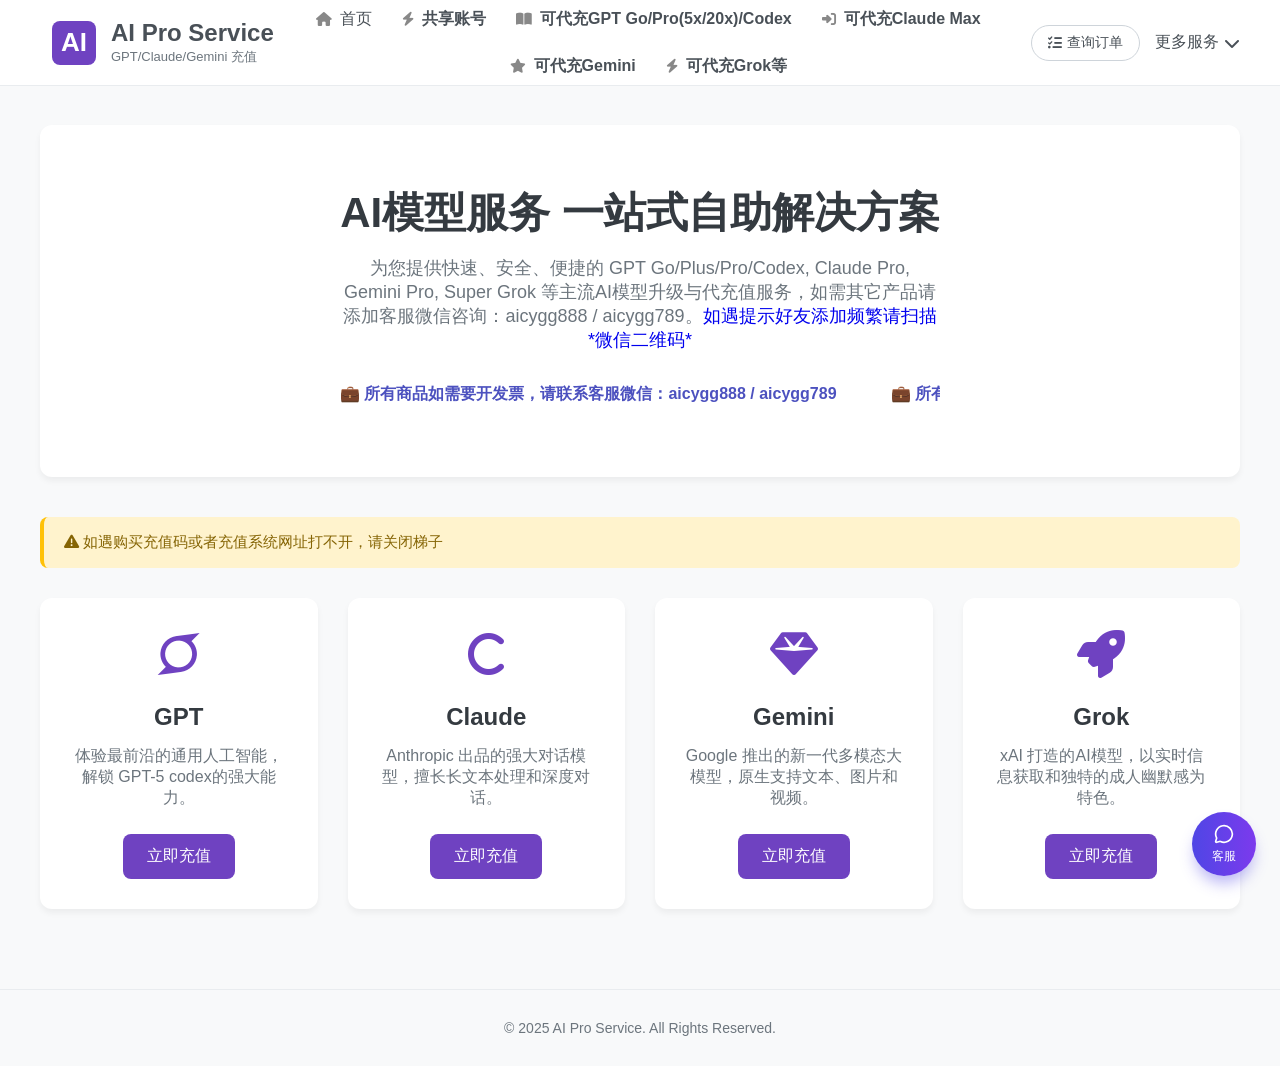
==== index.html @ 3a811335 "feat(navbar): Change navigation background to solid white color - Update header background from tran" ====
<!DOCTYPE html>
<html lang="zh-CN">
<head>
    <meta charset="UTF-8">
    <meta name="viewport" content="width=device-width, initial-scale=1.0">
    <title>AI服务代充值服务</title>
    <link rel="stylesheet" href="https://cdnjs.cloudflare.com/ajax/libs/font-awesome/6.5.1/css/all.min.css">
    <style>
        /* 1. CSS 进行了大幅增强 */
        
        /* 基础重置 */
        :root { --header-height: 85px; }
        body, h1, h2, ul, li, p, button { margin: 0; padding: 0; box-sizing: border-box; }
        body { font-family: -apple-system, BlinkMacSystemFont, "Segoe UI", Roboto, "Helvetica Neue", Arial, "Noto Sans", sans-serif; background-color: #f8f9fa; color: #333; padding-top: var(--header-height); }
        .container { max-width: 1200px; margin: 0 auto; padding: 0 20px; }
        a { text-decoration: none; }

        /* --- 响应式导航栏核心样式 (新增/修改) --- */
        .main-header {
            background-color: #ffffff;
            border-bottom: 1px solid #e9ecef;
            position: fixed;
            top: 0;
            left: 0;
            width: 100%;
            height: var(--header-height);
            z-index: 1000;
            transition: box-shadow 0.3s ease;
        }

        .header-container { display: flex; align-items: center; justify-content: space-between; height: 100%; }
        .logo-container { display: flex; align-items: center; flex-shrink: 0; padding: 10px 12px; border-radius: 6px; transition: all 0.3s ease; }
        .logo-container:hover { background-color: rgba(111, 66, 193, 0.1); }
        .logo { display: flex; align-items: center; justify-content: center; width: 44px; height: 44px; background-color: #6f42c1; color: #fff; font-size: 26px; font-weight: bold; border-radius: 8px; margin-right: 15px; }
        .logo-text h1 { font-size: 24px; color: #495057; font-weight: 600; }
        .logo-text .subtitle { font-size: 13px; color: #6c757d; }

        /* 桌面导航容器 */
        .desktop-nav { display: flex; align-items: center; justify-content: center; flex-grow: 1; }
        .main-nav ul { list-style: none; display: flex; align-items: center; flex-wrap: wrap; justify-content: center; gap: 6px; }
        .main-nav ul li a { color: #495057; font-size: 16px; display: flex; align-items: center; gap: 8px; padding: 10px 12px; white-space: nowrap; transition: all 0.3s ease; border-radius: 6px; }
        .main-nav ul li a:hover { color: #6f42c1; background-color: rgba(111, 66, 193, 0.1); }
        .main-nav ul li a i { color: #888; font-size: 14px; }

        /* 导航高亮样式 */
        .nav-highlight {
            color: #495057;
            font-weight: 600;
        }
        .nav-highlight i {
            color: #888;
        }
        .nav-highlight:hover {
            background-color: rgba(111, 66, 193, 0.1);
        }

        @keyframes glow {
            0%, 100% {
                box-shadow: 0 4px 15px rgba(102, 126, 234, 0.4);
            }
            50% {
                box-shadow: 0 6px 20px rgba(102, 126, 234, 0.6);
            }
        }

        /* “更多”下拉菜单 */
        .nav-more-item { position: relative; }
        .nav-more-list { display: none; position: absolute; top: 100%; right: 0; background-color: #fff; list-style: none; padding: 8px; min-width: 150px; border-radius: 8px; box-shadow: 0 8px 24px rgba(0,0,0,0.1); }
        .nav-more-item:hover .nav-more-list { display: block; }

        .user-actions { display: flex; align-items: center; gap: 15px; flex-shrink: 0; margin-left: 20px; }
        .query-btn { background-color: #fff; color: #495057; border: 1px solid #ced4da; padding: 8px 16px; border-radius: 20px; cursor: pointer; font-size: 14px; white-space: nowrap; transition: all 0.3s ease; display: flex; align-items: center; gap: 5px; }
        .query-btn:hover { background-color: #f8f9fa; border-color: #adb5bd; }

        /* 更多服务下拉菜单 */
        .more-services { position: relative; }
        .more-services-btn { font-size: 16px; color: #495057; cursor: pointer; display: flex; align-items: center; gap: 5px; }
        .dropdown-content { display: none; position: absolute; right: 0; top: 150%; background-color: #fff; min-width: 260px; box-shadow: 0 8px 16px 0 rgba(0,0,0,0.1); padding: 20px; border-radius: 8px; z-index: 1; text-align: center; }
        .more-services:hover .dropdown-content { display: block; }
        .dropdown-content p { color: #333; font-size: 15px; margin-bottom: 10px;}
        .dropdown-content .wechat-id { font-weight: bold; color: #6f42c1; }
        .dropdown-content img { width: 150px; height: 150px; margin-top: 10px; }

        /* 移动端菜单 */
        .mobile-nav-toggle { display: none; background: none; border: none; font-size: 24px; color: #333; cursor: pointer; }
        .mobile-nav-menu { display: none; position: absolute; top: var(--header-height); left: 0; width: 100%; background-color: #fff; flex-direction: column; padding: 20px 0; box-shadow: 0 4px 6px rgba(0,0,0,0.1); }
        .mobile-nav-menu.active { display: flex; }
        .mobile-nav-menu ul { list-style: none; display: flex; flex-direction: column; width: 100%; text-align: center; }
        .mobile-nav-menu a { color: #495057; display: block; padding: 15px 0; font-size: 18px; }
        .mobile-nav-menu .user-actions-mobile { border-top: 1px solid #f1f3f5; margin-top: 15px; padding-top: 15px; display: flex; flex-direction: column; align-items: center; gap: 15px; }
        
        /* 响应式断点 */
        @media (max-width: 1024px) {
            .desktop-nav { display: none; }
            .mobile-nav-toggle { display: block; }
        }

        /* --- 页面其余部分 (样式不变) --- */
        .main-content { padding: 40px 0; }
        .welcome-section { text-align: center; padding: 60px 20px; background-color: #fff; border-radius: 12px; margin-bottom: 40px; box-shadow: 0 4px 6px rgba(0,0,0,0.05); }
        .welcome-section h1 { font-size: 42px; color: #343a40; margin-bottom: 15px; }
        .welcome-section p { font-size: 18px; color: #6c757d; max-width: 600px; margin: 0 auto; }
        .services-grid { display: grid; grid-template-columns: repeat(auto-fit, minmax(250px, 1fr)); gap: 30px; }
        .service-card { background-color: #fff; border-radius: 12px; padding: 30px; text-align: center; box-shadow: 0 4px 6px rgba(0,0,0,0.05); transition: transform 0.3s ease, box-shadow 0.3s ease; }
        .service-card:hover { transform: translateY(-5px); box-shadow: 0 8px 15px rgba(0,0,0,0.08); }
        .service-card .icon { font-size: 48px; color: #6f42c1; margin-bottom: 20px; }
        .service-card h2 { font-size: 24px; color: #343a40; margin-bottom: 15px; }
        .service-card p { color: #6c757d; margin-bottom: 25px; min-height: 40px; }
        .btn { display: inline-block; background-color: #6f42c1; color: #fff; padding: 12px 24px; border-radius: 8px; text-decoration: none; font-weight: 500; transition: background-color 0.3s ease; }
        .btn:hover { background-color: #59369a; }
        .main-footer { text-align: center; padding: 30px 0; margin-top: 40px; border-top: 1px solid #e9ecef; color: #6c757d; font-size: 14px; }
    </style>
</head>
<body>

    <!-- 2. HTML 结构已重组 -->
    <header class="main-header">
        <div class="container header-container">
            <a href="index.html" class="logo-container">
                <div class="logo">AI</div>
                <div class="logo-text">
                    <h1>AI Pro Service</h1>
                    <span class="subtitle">GPT/Claude/Gemini 充值</span>
                </div>
            </a>

            <!-- 桌面导航 (JS会控制) -->
            <div class="desktop-nav">
                <nav class="main-nav">
                    <ul>
                        <!-- 使用了您提供的最新文本 -->
                        <li><a href="index.html"><i class="fa-solid fa-house"></i> 首页</a></li>
                        <li><a href="https://littlemagic8.github.io/buychat/" class="nav-highlight"><i class="fa-solid fa-bolt"></i> 共享账号</a></li>
                        <li><a href="purchase-gpt.html" class="nav-highlight"><i class="fa-solid fa-book-open"></i> 可代充GPT Go/Pro(5x/20x)/Codex</a></li>
                        <li><a href="purchase-claude.html" class="nav-highlight"><i class="fa-solid fa-right-to-bracket"></i> 可代充Claude Max</a></li>
                        <li><a href="purchase-gemini.html" class="nav-highlight"><i class="fa-solid fa-star"></i> 可代充Gemini</a></li>
                        <li><a href="purchase-grok.html" class="nav-highlight"><i class="fa-solid fa-bolt"></i> 可代充Grok等</a></li>
                        <!-- “更多”下拉菜单的占位符 -->
                        <li class="nav-more-item" style="display: none;">
                            <a href="#">更多 <i class="fa-solid fa-chevron-down"></i></a>
                            <ul class="nav-more-list"></ul>
                        </li>
                    </ul>
                </nav>
                <div class="user-actions">
                    <a href="https://fe.dtyuedan.cn/order" target="_blank" class="query-btn"><i class="fa-solid fa-list-check"></i> 查询订单</a>
                    <div class="more-services">
                        <div class="more-services-btn">
                            <span>更多服务</span> <i class="fa-solid fa-chevron-down"></i>
                        </div>
                        <div class="dropdown-content">
                            <p>其它主流/非主流AI服务均可代充，<br>需要请联系微信：<span class="wechat-id">aicygg888</span> / <span class="wechat-id">aicygg789</span></p>
                            <img src="https://picx.zhimg.com/80/v2-46f7cfd62d1e94381388ab08b0fea3af_720w.png" alt="微信二维码">
                        </div>
                    </div>
                </div>
            </div>

            <!-- 移动端汉堡菜单按钮 -->
            <button class="mobile-nav-toggle" aria-label="Toggle navigation">
                <i class="fa-solid fa-bars"></i>
            </button>
            
            <!-- 移动端展开的菜单 (JS会填充) -->
            <div class="mobile-nav-menu"></div>
        </div>
    </header>

    <!-- 您的页面主体内容 (保持不变) -->
    <main class="main-content container">
        <section class="welcome-section">
            <h1>AI模型服务 一站式自助解决方案</h1>
            <p>为您提供快速、安全、便捷的 GPT Go/Plus/Pro/Codex, Claude Pro, Gemini Pro, Super Grok 等主流AI模型升级与代充值服务，如需其它产品请添加客服微信咨询：aicygg888 / aicygg789。<a href="https://picx.zhimg.com/80/v2-46f7cfd62d1e94381388ab08b0fea3af_720w.png">如遇提示好友添加频繁请扫描</a>
                <a href="https://picx.zhimg.com/80/v2-46f7cfd62d1e94381388ab08b0fea3af_720w.png">*微信二维码*</a>
            </p>

            <!-- 滚动发票提示 -->
            <div style="margin-top: 20px; overflow: hidden; border-radius: 8px; padding: 12px 0; max-width: 600px; margin-left: auto; margin-right: auto;">
                <div style="display: inline-block; white-space: nowrap; animation: scrollLeft 25s linear infinite; color: #4c51bf; font-size: 16px; font-weight: 600;">
                    <span style="margin-right: 50px;">💼 所有商品如需要开发票，请联系客服微信：aicygg888 / aicygg789</span>
                    <span style="margin-right: 50px;">💼 所有商品如需要开发票，请联系客服微信：aicygg888 / aicygg789</span>
                    <span style="margin-right: 50px;">💼 所有商品如需要开发票，请联系客服微信：aicygg888 / aicygg789</span>
                </div>
            </div>

            <style>
                @keyframes scrollLeft {
                    0% {
                        transform: translateX(0);
                    }
                    100% {
                        transform: translateX(-50%);
                    }
                }
            </style>
        </section>

        <!-- 警告提示 -->
        <div style="background: #fff3cd; border-left: 4px solid #ffc107; padding: 15px 20px; border-radius: 8px; margin-bottom: 30px; color: #856404; font-size: 0.95em; font-weight: 500;">
            <p style="margin: 0;"><i class="fa-solid fa-triangle-exclamation"></i> 如遇购买充值码或者充值系统网址打不开，请关闭梯子</p>
        </div>

        <div class="services-grid">
            <div class="service-card">
                <div class="icon"><i class="fa-brands fa-superpowers"></i></div>
                <h2>GPT</h2>
                <p>体验最前沿的通用人工智能，解锁 GPT-5 codex的强大能力。</p>
                <a href="purchase-gpt.html" class="btn">立即充值</a>
            </div>
            <div class="service-card">
                <div class="icon"><i class="fa-solid fa-c"></i></div>
                <h2>Claude</h2>
                <p>Anthropic 出品的强大对话模型，擅长长文本处理和深度对话。</p>
                <a href="purchase-claude.html" class="btn">立即充值</a>
            </div>
            <div class="service-card">
                <div class="icon"><i class="fa-solid fa-gem"></i></div>
                <h2>Gemini</h2>
                <p>Google 推出的新一代多模态大模型，原生支持文本、图片和视频。</p>
                <a href="purchase-gemini.html" class="btn">立即充值</a>
            </div>
            <div class="service-card">
                <div class="icon"><i class="fa-solid fa-rocket"></i></div>
                <h2>Grok</h2>
                <p>xAI 打造的AI模型，以实时信息获取和独特的成人幽默感为特色。</p>
                <a href="purchase-grok.html" class="btn">立即充值</a>
            </div>
        </div>
    </main>

    <footer class="main-footer">
        <p>&copy; 2025 AI Pro Service. All Rights Reserved.</p>
    </footer>

    <!-- 3. 添加了 JavaScript 动态逻辑 -->
    <script>
        document.addEventListener('DOMContentLoaded', () => {
            const mobileNavToggle = document.querySelector('.mobile-nav-toggle');
            const mobileNavMenu = document.querySelector('.mobile-nav-menu');
            const desktopNav = document.querySelector('.desktop-nav');

            const populateMobileMenu = () => {
                if (!desktopNav || !mobileNavMenu) return;
                const navContent = desktopNav.innerHTML;
                mobileNavMenu.innerHTML = navContent;
                const mobileUserActions = mobileNavMenu.querySelector('.user-actions');
                const mobileNavList = mobileNavMenu.querySelector('.main-nav ul');
                if (mobileUserActions && mobileNavList) {
                    const actionsClone = mobileUserActions.cloneNode(true);
                    actionsClone.classList.add('user-actions-mobile');
                    mobileNavList.appendChild(actionsClone);
                    mobileUserActions.remove();
                }
            };
            
            populateMobileMenu();

            if (mobileNavToggle) {
                mobileNavToggle.addEventListener('click', () => {
                    mobileNavMenu.classList.toggle('active');
                });
            }

            const mainNavList = document.querySelector('.main-nav > ul');
            if (!mainNavList) return;

            const allNavItems = Array.from(mainNavList.querySelectorAll("li:not(.nav-more-item)"));
            const moreItem = document.querySelector('.nav-more-item');
            const moreList = document.querySelector('.nav-more-list');

            function updateDesktopNav() {
                if (!moreItem || !moreList || !desktopNav) return;

                if (window.innerWidth <= 1024) {
                    moreItem.style.display = 'none';
                    return;
                }

                moreList.innerHTML = '';
                allNavItems.forEach(item => mainNavList.insertBefore(item, moreItem));
                moreItem.style.display = 'none';

                let isOverflowing = desktopNav.scrollWidth > desktopNav.clientWidth;

                if (isOverflowing) {
                    moreItem.style.display = 'flex';
                    isOverflowing = desktopNav.scrollWidth > desktopNav.clientWidth;
                }

                let i = allNavItems.length - 1;
                while (isOverflowing && i >= 0) {
                    const itemToMove = allNavItems[i];
                    if (itemToMove.parentNode === mainNavList) {
                        moreList.prepend(itemToMove);
                    }
                    isOverflowing = desktopNav.scrollWidth > desktopNav.clientWidth;
                    i--;
                }
            }

             // --- 核心修改点在这里 ---
             function handleResize() {
                // 1. 运行桌面菜单的折叠逻辑
                updateDesktopNav();

                // 2. 新增：检查并关闭移动菜单
                // 如果窗口宽度大于1024px（即进入桌面视图）
                if (window.innerWidth > 1024) {
                    // 强制移除移动菜单的 'active' 类，使其隐藏
                    mobileNavMenu.classList.remove('active');
                }
            }

            // 初始加载时运行
            handleResize();

            // 监听窗口大小变化
            window.addEventListener('resize', handleResize);

            // updateDesktopNav();
            // window.addEventListener('resize', updateDesktopNav);
        });

        // 显示客服悬浮窗
        function showCustomerService() {
            const modal = document.createElement('div');
            modal.className = 'customer-service-modal active';
            modal.style.cssText = 'display: flex; position: fixed; top: 0; left: 0; right: 0; bottom: 0; background: rgba(0, 0, 0, 0.5); z-index: 10000; align-items: center; justify-content: center; padding: 16px; animation: fadeIn 0.2s ease;';
            modal.innerHTML = `
                <div style="max-width: 320px; width: 100%;">
                    <div style="background: #fff; border-radius: 16px; box-shadow: 0 25px 50px -12px rgba(0, 0, 0, 0.25); width: 100%; padding: 24px; position: relative; animation: zoomIn 0.2s ease;">
                        <div style="display: flex; align-items: center; justify-content: space-between; margin-bottom: 16px;">
                            <h3 style="font-size: 18px; font-weight: 600; color: #1f2937;">联系客服</h3>
                            <button onclick="this.closest('.customer-service-modal').remove(); document.body.style.overflow = '';" style="background: none; border: none; color: #9ca3af; cursor: pointer; padding: 4px; transition: color 0.2s ease;">
                                <svg xmlns="http://www.w3.org/2000/svg" width="20" height="20" viewBox="0 0 24 24" fill="none" stroke="currentColor" stroke-width="2" stroke-linecap="round" stroke-linejoin="round">
                                    <path d="M18 6 6 18"></path>
                                    <path d="m6 6 12 12"></path>
                                </svg>
                            </button>
                        </div>

                        <div style="display: flex; flex-direction: column; gap: 16px;">
                            <!-- 服务说明卡片 -->
                            <div style="background: linear-gradient(to right, #eff6ff, #faf5ff); border-radius: 12px; padding: 16px; border: 1px solid #dbeafe;">
                                <div style="display: flex; align-items: center; gap: 8px; margin-bottom: 12px;">
                                    <div style="width: 24px; height: 24px; background: linear-gradient(to right, #3b82f6, #9333ea); border-radius: 50%; display: flex; align-items: center; justify-content: center;">
                                        <svg xmlns="http://www.w3.org/2000/svg" width="12" height="12" viewBox="0 0 24 24" fill="none" stroke="currentColor" stroke-width="2" stroke-linecap="round" stroke-linejoin="round" style="color: #fff;">
                                            <path d="M11.017 2.814a1 1 0 0 1 1.966 0l1.051 5.558a2 2 0 0 0 1.594 1.594l5.558 1.051a1 1 0 0 1 0 1.966l-5.558 1.051a2 2 0 0 0-1.594 1.594l-1.051 5.558a1 1 0 0 1-1.966 0l-1.051-5.558a2 2 0 0 0-1.594-1.594l-5.558-1.051a1 1 0 0 1 0-1.966l5.558-1.051a2 2 0 0 0 1.594-1.594z"></path>
                                            <path d="M20 2v4"></path>
                                            <path d="M22 4h-4"></path>
                                            <circle cx="4" cy="20" r="2"></circle>
                                        </svg>
                                    </div>
                                    <h4 style="font-size: 14px; font-weight: 700; color: #111827;">AI 工具充值服务</h4>
                                </div>
                                <p style="font-size: 12px; color: #4b5563; margin-bottom: 12px;">支持充值多种 AI 工具，让您畅享智能体验：</p>
                                <div style="display: grid; grid-template-columns: repeat(2, 1fr); gap: 8px; font-size: 12px;">
                                    <div style="display: flex; align-items: center; gap: 4px;">
                                        <div style="width: 6px; height: 6px; background: #22c55e; border-radius: 50%;"></div>
                                        <span style="color: #374151;">ChatGPT Pro</span>
                                    </div>
                                    <div style="display: flex; align-items: center; gap: 4px;">
                                        <div style="width: 6px; height: 6px; background: #3b82f6; border-radius: 50%;"></div>
                                        <span style="color: #374151;">Cursor</span>
                                    </div>
                                    <div style="display: flex; align-items: center; gap: 4px;">
                                        <div style="width: 6px; height: 6px; background: #f59e0b; border-radius: 50%;"></div>
                                        <span style="color: #374151;">Claude Max</span>
                                    </div>
                                    <div style="display: flex; align-items: center; gap: 4px;">
                                        <div style="width: 6px; height: 6px; background: #ec4899; border-radius: 50%;"></div>
                                        <span style="color: #374151;">Gemini Pro</span>
                                    </div>
                                    <div style="display: flex; align-items: center; gap: 4px;">
                                        <div style="width: 6px; height: 6px; background: #8b5cf6; border-radius: 50%;"></div>
                                        <span style="color: #374151;">Grok</span>
                                    </div>
                                    <div style="display: flex; align-items: center; gap: 4px;">
                                        <div style="width: 6px; height: 6px; background: #14b8a6; border-radius: 50%;"></div>
                                        <span style="color: #374151;">更多服务</span>
                                    </div>
                                </div>
                            </div>

                            <!-- 微信二维码 -->
                            <div style="text-align: center;">
                                <img src="https://picx.zhimg.com/80/v2-46f7cfd62d1e94381388ab08b0fea3af_720w.png" alt="微信二维码" style="width: 200px; height: 200px; border-radius: 12px; border: 1px solid #e5e7eb; margin: 0 auto 12px; display: block;">
                                <div style="background: #f3f4f6; border-radius: 8px; padding: 12px; margin-bottom: 8px;">
                                    <p style="color: #374151; font-size: 14px; font-weight: 600; margin: 0;">微信号：<span style="color: #4f46e5;">aicygg888</span> / <span style="color: #4f46e5;">aicygg789</span></p>
                                </div>
                                <p style="color: #6b7280; font-size: 12px; margin: 0;">工作时间：9:00 - 22:00</p>
                            </div>
                        </div>
                    </div>
                </div>
            `;
            document.body.appendChild(modal);
            document.body.style.overflow = 'hidden';

            // 点击背景关闭
            modal.addEventListener('click', (e) => {
                if (e.target === modal) {
                    modal.remove();
                    document.body.style.overflow = '';
                }
            });
        }
    </script>

    <!-- 悬浮客服按钮 -->
    <div style="position: fixed; bottom: 24px; right: 24px; z-index: 1000;">
        <div style="position: relative;">
            <button onclick="showCustomerService()" style="width: 64px; height: 64px; background: linear-gradient(to right, #4f46e5, #7c3aed); border-radius: 50%; box-shadow: 0 10px 15px -3px rgba(79, 70, 229, 0.4); cursor: pointer; border: none; display: flex; flex-direction: column; align-items: center; justify-content: center; transition: all 0.2s ease; position: relative; overflow: hidden;">
                <div style="position: absolute; inset: 0; background: linear-gradient(to right, #818cf8, #a78bfa); opacity: 0; transition: opacity 0.3s ease;" class="hover-bg"></div>
                <div style="position: relative; z-index: 10; display: flex; flex-direction: column; align-items: center;">
                    <svg xmlns="http://www.w3.org/2000/svg" width="20" height="20" viewBox="0 0 24 24" fill="none" stroke="currentColor" stroke-width="2" stroke-linecap="round" stroke-linejoin="round" style="color: #fff; margin-bottom: 4px;">
                        <path d="M2.992 16.342a2 2 0 0 1 .094 1.167l-1.065 3.29a1 1 0 0 0 1.236 1.168l3.413-.998a2 2 0 0 1 1.099.092 10 10 0 1 0-4.777-4.719"></path>
                    </svg>
                    <span style="color: #fff; font-size: 12px; font-weight: 500;">客服</span>
                </div>
            </button>
        </div>
    </div>

    <style>
        @keyframes fadeIn {
            from { opacity: 0; }
            to { opacity: 1; }
        }

        @keyframes zoomIn {
            from {
                opacity: 0;
                transform: scale(0.95);
            }
            to {
                opacity: 1;
                transform: scale(1);
            }
        }

        button:hover .hover-bg {
            opacity: 1 !important;
        }

        button:hover {
            transform: scale(1.1);
            box-shadow: 0 10px 15px -3px rgba(79, 70, 229, 0.6) !important;
        }
    </style>
</body>
</html>
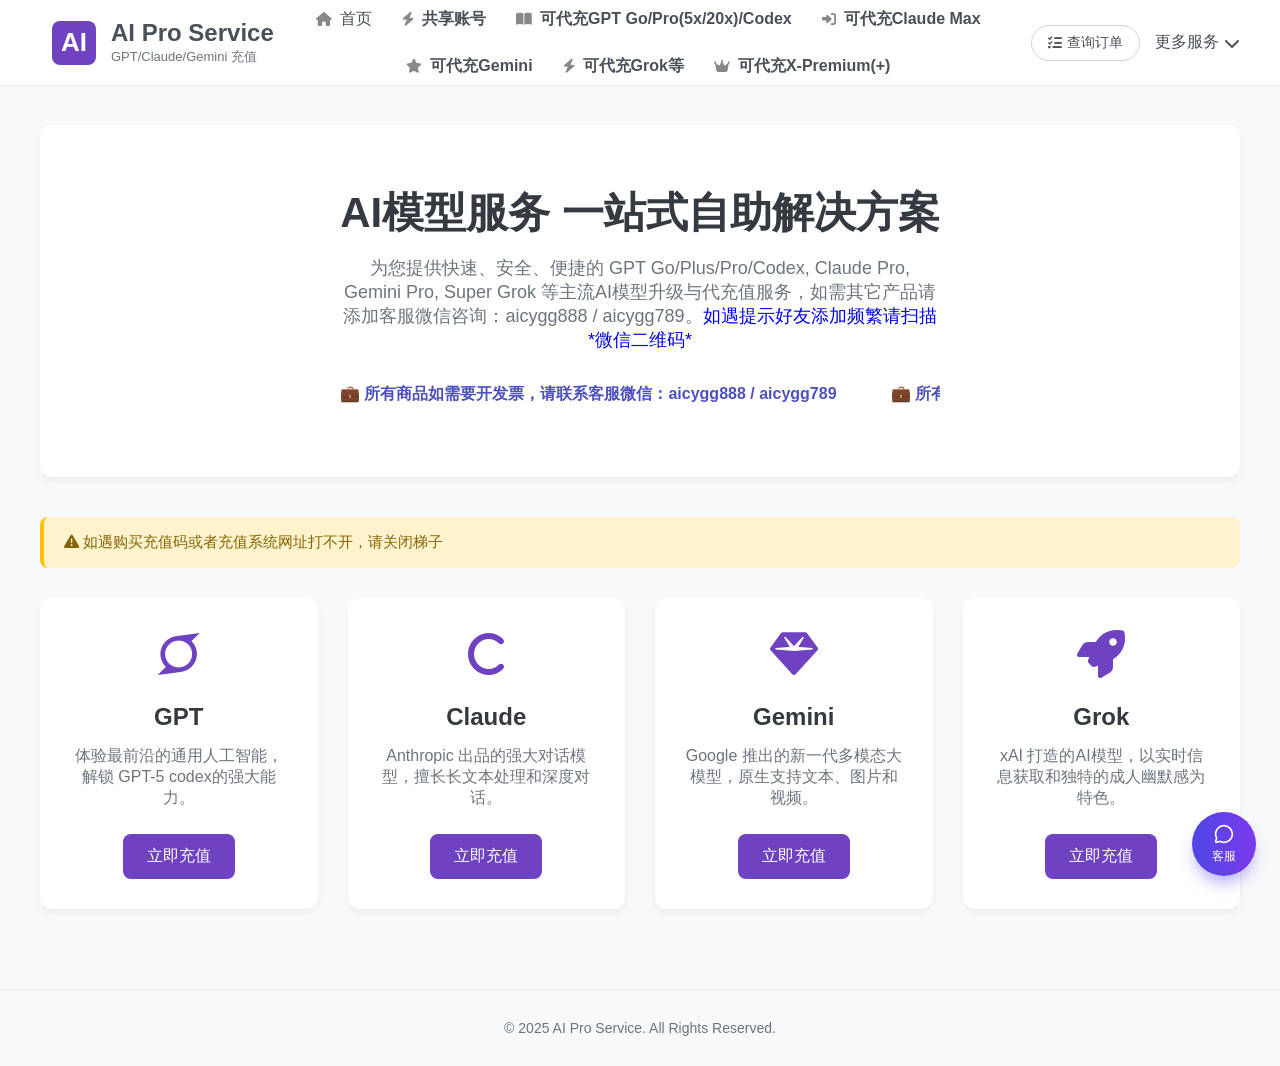
==== commit 792a3f03: "问题描述：修改为英文字符 修改方法： 影响范围： 文档名： 修改人：aicygg888" ====
--- a/index.html
+++ b/index.html
@@ -63,7 +63,7 @@
             }
         }
 
-        /* “更多”下拉菜单 */
+        /* “更多"下拉菜单 */
         .nav-more-item { position: relative; }
         .nav-more-list { display: none; position: absolute; top: 100%; right: 0; background-color: #fff; list-style: none; padding: 8px; min-width: 150px; border-radius: 8px; box-shadow: 0 8px 24px rgba(0,0,0,0.1); }
         .nav-more-item:hover .nav-more-list { display: block; }
@@ -135,7 +135,8 @@
                         <li><a href="purchase-claude.html" class="nav-highlight"><i class="fa-solid fa-right-to-bracket"></i> 可代充Claude Max</a></li>
                         <li><a href="purchase-gemini.html" class="nav-highlight"><i class="fa-solid fa-star"></i> 可代充Gemini</a></li>
                         <li><a href="purchase-grok.html" class="nav-highlight"><i class="fa-solid fa-bolt"></i> 可代充Grok等</a></li>
-                        <!-- “更多”下拉菜单的占位符 -->
+                        <li><a href="purchase-premium.html" class="nav-highlight"><i class="fa-solid fa-crown"></i> 可代充X-Premium(+)</a></li>
+                        <!-- “更多"下拉菜单的占位符 -->
                         <li class="nav-more-item" style="display: none;">
                             <a href="#">更多 <i class="fa-solid fa-chevron-down"></i></a>
                             <ul class="nav-more-list"></ul>
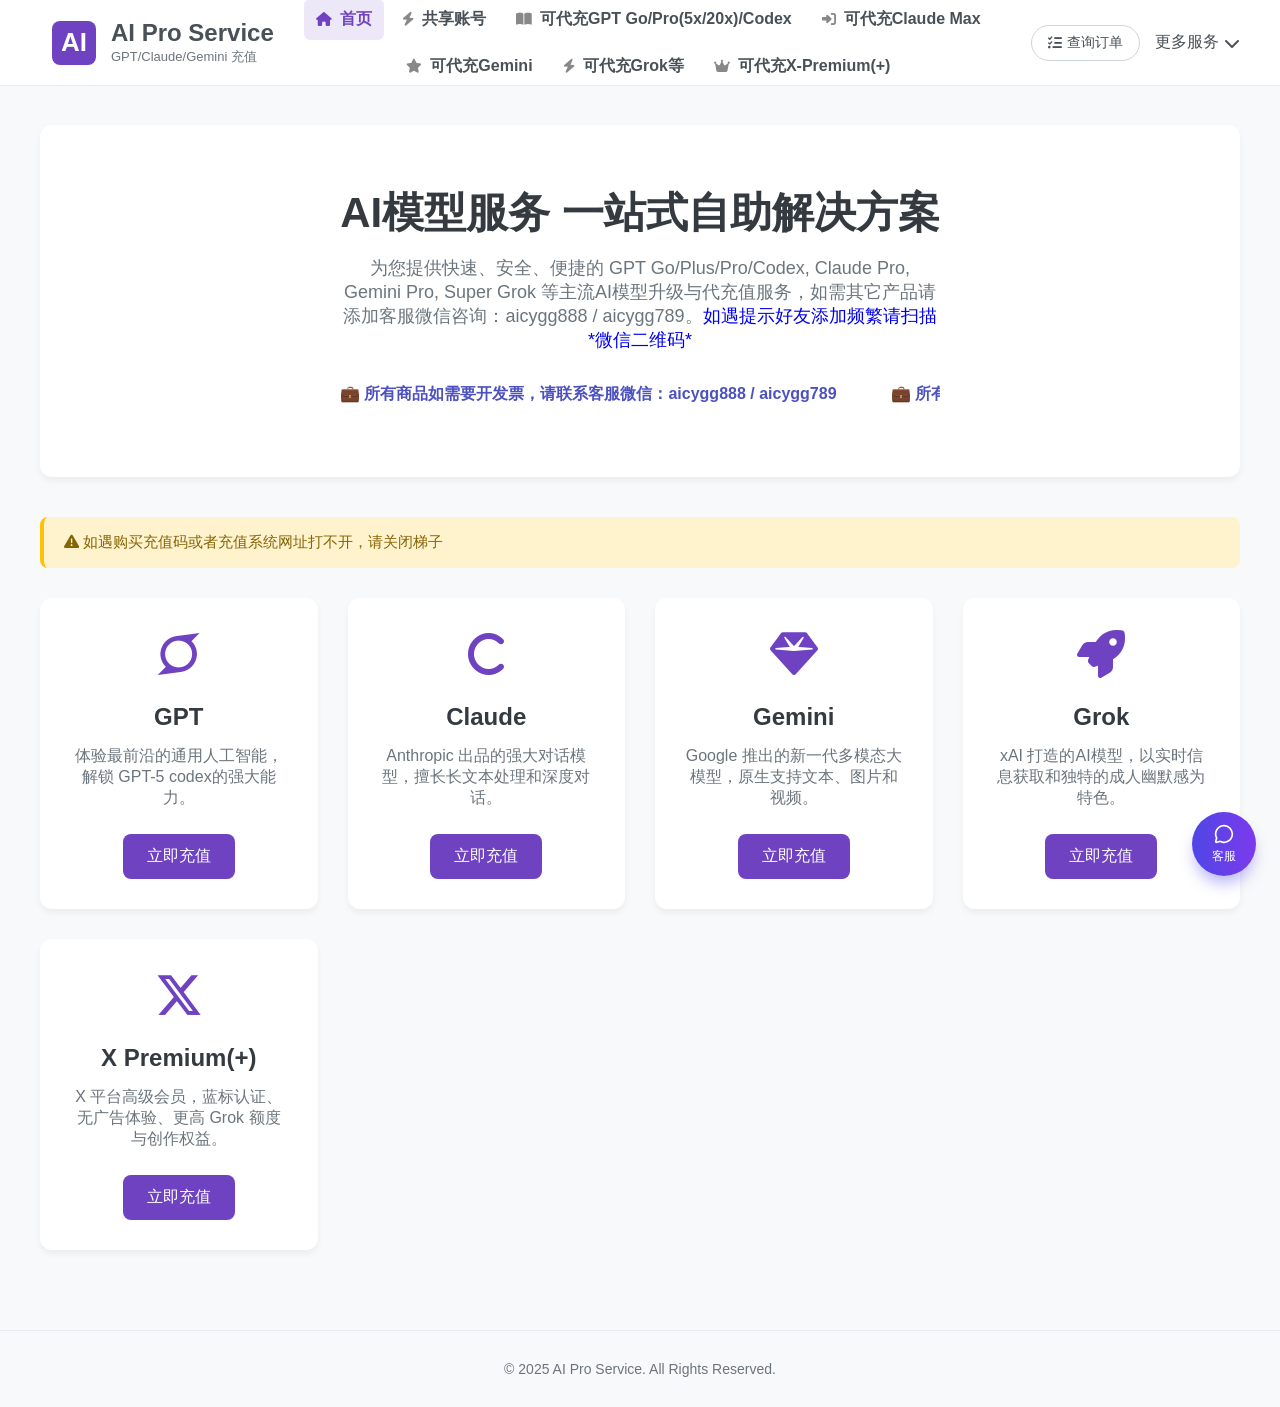
==== commit d8d508a3: "问题描述：X Premium(+) 充值套餐说明 修改方法： 影响范围： 文档名： 修改人：aicygg888" ====
--- a/index.html
+++ b/index.html
@@ -5,6 +5,7 @@
     <meta name="viewport" content="width=device-width, initial-scale=1.0">
     <title>AI服务代充值服务</title>
     <link rel="stylesheet" href="https://cdnjs.cloudflare.com/ajax/libs/font-awesome/6.5.1/css/all.min.css">
+    <link rel="stylesheet" href="main-header.css">
     <style>
         /* 1. CSS 进行了大幅增强 */
         
@@ -114,58 +115,7 @@
 <body>
 
     <!-- 2. HTML 结构已重组 -->
-    <header class="main-header">
-        <div class="container header-container">
-            <a href="index.html" class="logo-container">
-                <div class="logo">AI</div>
-                <div class="logo-text">
-                    <h1>AI Pro Service</h1>
-                    <span class="subtitle">GPT/Claude/Gemini 充值</span>
-                </div>
-            </a>
-
-            <!-- 桌面导航 (JS会控制) -->
-            <div class="desktop-nav">
-                <nav class="main-nav">
-                    <ul>
-                        <!-- 使用了您提供的最新文本 -->
-                        <li><a href="index.html"><i class="fa-solid fa-house"></i> 首页</a></li>
-                        <li><a href="https://littlemagic8.github.io/buychat/" class="nav-highlight"><i class="fa-solid fa-bolt"></i> 共享账号</a></li>
-                        <li><a href="purchase-gpt.html" class="nav-highlight"><i class="fa-solid fa-book-open"></i> 可代充GPT Go/Pro(5x/20x)/Codex</a></li>
-                        <li><a href="purchase-claude.html" class="nav-highlight"><i class="fa-solid fa-right-to-bracket"></i> 可代充Claude Max</a></li>
-                        <li><a href="purchase-gemini.html" class="nav-highlight"><i class="fa-solid fa-star"></i> 可代充Gemini</a></li>
-                        <li><a href="purchase-grok.html" class="nav-highlight"><i class="fa-solid fa-bolt"></i> 可代充Grok等</a></li>
-                        <li><a href="purchase-premium.html" class="nav-highlight"><i class="fa-solid fa-crown"></i> 可代充X-Premium(+)</a></li>
-                        <!-- “更多"下拉菜单的占位符 -->
-                        <li class="nav-more-item" style="display: none;">
-                            <a href="#">更多 <i class="fa-solid fa-chevron-down"></i></a>
-                            <ul class="nav-more-list"></ul>
-                        </li>
-                    </ul>
-                </nav>
-                <div class="user-actions">
-                    <a href="https://fe.dtyuedan.cn/order" target="_blank" class="query-btn"><i class="fa-solid fa-list-check"></i> 查询订单</a>
-                    <div class="more-services">
-                        <div class="more-services-btn">
-                            <span>更多服务</span> <i class="fa-solid fa-chevron-down"></i>
-                        </div>
-                        <div class="dropdown-content">
-                            <p>其它主流/非主流AI服务均可代充，<br>需要请联系微信：<span class="wechat-id">aicygg888</span> / <span class="wechat-id">aicygg789</span></p>
-                            <img src="https://picx.zhimg.com/80/v2-46f7cfd62d1e94381388ab08b0fea3af_720w.png" alt="微信二维码">
-                        </div>
-                    </div>
-                </div>
-            </div>
-
-            <!-- 移动端汉堡菜单按钮 -->
-            <button class="mobile-nav-toggle" aria-label="Toggle navigation">
-                <i class="fa-solid fa-bars"></i>
-            </button>
-            
-            <!-- 移动端展开的菜单 (JS会填充) -->
-            <div class="mobile-nav-menu"></div>
-        </div>
-    </header>
+    <div id="main-header-placeholder"></div>
 
     <!-- 您的页面主体内容 (保持不变) -->
     <main class="main-content container">
@@ -226,6 +176,12 @@
                 <p>xAI 打造的AI模型，以实时信息获取和独特的成人幽默感为特色。</p>
                 <a href="purchase-grok.html" class="btn">立即充值</a>
             </div>
+            <div class="service-card">
+                <div class="icon"><i class="fa-brands fa-x-twitter"></i></div>
+                <h2>X Premium(+)</h2>
+                <p>X 平台高级会员，蓝标认证、无广告体验、更高 Grok 额度与创作权益。</p>
+                <a href="purchase-premium.html" class="btn">立即充值</a>
+            </div>
         </div>
     </main>
 
@@ -235,94 +191,7 @@
 
     <!-- 3. 添加了 JavaScript 动态逻辑 -->
     <script>
-        document.addEventListener('DOMContentLoaded', () => {
-            const mobileNavToggle = document.querySelector('.mobile-nav-toggle');
-            const mobileNavMenu = document.querySelector('.mobile-nav-menu');
-            const desktopNav = document.querySelector('.desktop-nav');
-
-            const populateMobileMenu = () => {
-                if (!desktopNav || !mobileNavMenu) return;
-                const navContent = desktopNav.innerHTML;
-                mobileNavMenu.innerHTML = navContent;
-                const mobileUserActions = mobileNavMenu.querySelector('.user-actions');
-                const mobileNavList = mobileNavMenu.querySelector('.main-nav ul');
-                if (mobileUserActions && mobileNavList) {
-                    const actionsClone = mobileUserActions.cloneNode(true);
-                    actionsClone.classList.add('user-actions-mobile');
-                    mobileNavList.appendChild(actionsClone);
-                    mobileUserActions.remove();
-                }
-            };
-            
-            populateMobileMenu();
-
-            if (mobileNavToggle) {
-                mobileNavToggle.addEventListener('click', () => {
-                    mobileNavMenu.classList.toggle('active');
-                });
-            }
-
-            const mainNavList = document.querySelector('.main-nav > ul');
-            if (!mainNavList) return;
-
-            const allNavItems = Array.from(mainNavList.querySelectorAll("li:not(.nav-more-item)"));
-            const moreItem = document.querySelector('.nav-more-item');
-            const moreList = document.querySelector('.nav-more-list');
-
-            function updateDesktopNav() {
-                if (!moreItem || !moreList || !desktopNav) return;
-
-                if (window.innerWidth <= 1024) {
-                    moreItem.style.display = 'none';
-                    return;
-                }
-
-                moreList.innerHTML = '';
-                allNavItems.forEach(item => mainNavList.insertBefore(item, moreItem));
-                moreItem.style.display = 'none';
-
-                let isOverflowing = desktopNav.scrollWidth > desktopNav.clientWidth;
-
-                if (isOverflowing) {
-                    moreItem.style.display = 'flex';
-                    isOverflowing = desktopNav.scrollWidth > desktopNav.clientWidth;
-                }
-
-                let i = allNavItems.length - 1;
-                while (isOverflowing && i >= 0) {
-                    const itemToMove = allNavItems[i];
-                    if (itemToMove.parentNode === mainNavList) {
-                        moreList.prepend(itemToMove);
-                    }
-                    isOverflowing = desktopNav.scrollWidth > desktopNav.clientWidth;
-                    i--;
-                }
-            }
-
-             // --- 核心修改点在这里 ---
-             function handleResize() {
-                // 1. 运行桌面菜单的折叠逻辑
-                updateDesktopNav();
-
-                // 2. 新增：检查并关闭移动菜单
-                // 如果窗口宽度大于1024px（即进入桌面视图）
-                if (window.innerWidth > 1024) {
-                    // 强制移除移动菜单的 'active' 类，使其隐藏
-                    mobileNavMenu.classList.remove('active');
-                }
-            }
-
-            // 初始加载时运行
-            handleResize();
-
-            // 监听窗口大小变化
-            window.addEventListener('resize', handleResize);
-
-            // updateDesktopNav();
-            // window.addEventListener('resize', updateDesktopNav);
-        });
-
-        // 显示客服悬浮窗
+// 显示客服悬浮窗
         function showCustomerService() {
             const modal = document.createElement('div');
             modal.className = 'customer-service-modal active';
@@ -406,7 +275,7 @@
                 }
             });
         }
-    </script>
+</script>
 
     <!-- 悬浮客服按钮 -->
     <div style="position: fixed; bottom: 24px; right: 24px; z-index: 1000;">
@@ -449,5 +318,7 @@
             box-shadow: 0 10px 15px -3px rgba(79, 70, 229, 0.6) !important;
         }
     </style>
+
+    <script src="main-header.js"></script>
 </body>
 </html>
--- a/main-header.css
+++ b/main-header.css
@@ -0,0 +1,311 @@
+/* main-header.css — 全站统一导航栏样式（与 index.html 保持一致） */
+
+:root {
+  --header-height: 85px;
+  --notice-bar-height: 0px;
+}
+
+/* body padding-top 由各页面自行设置：
+   padding-top: calc(var(--header-height) + var(--notice-bar-height)); */
+
+.main-header {
+  background-color: #ffffff;
+  border-bottom: 1px solid #e9ecef;
+  position: fixed;
+  top: var(--notice-bar-height, 0px);
+  left: 0;
+  width: 100%;
+  height: var(--header-height);
+  z-index: 1000;
+  transition: box-shadow 0.3s ease, top 0.2s ease;
+}
+
+.main-header .container,
+.main-header .header-container.container {
+  max-width: 1200px;
+  margin: 0 auto;
+  padding: 0 20px;
+}
+
+.main-header a {
+  text-decoration: none;
+}
+
+.header-container {
+  display: flex;
+  align-items: center;
+  justify-content: space-between;
+  height: 100%;
+  position: relative;
+}
+
+.logo-container {
+  display: flex;
+  align-items: center;
+  flex-shrink: 0;
+  padding: 10px 12px;
+  border-radius: 6px;
+  transition: all 0.3s ease;
+}
+
+.logo-container:hover {
+  background-color: rgba(111, 66, 193, 0.1);
+}
+
+.logo {
+  display: flex;
+  align-items: center;
+  justify-content: center;
+  width: 44px;
+  height: 44px;
+  background-color: #6f42c1;
+  color: #fff;
+  font-size: 26px;
+  font-weight: bold;
+  border-radius: 8px;
+  margin-right: 15px;
+}
+
+.logo-text h1 {
+  margin: 0;
+  font-size: 24px;
+  color: #495057;
+  font-weight: 600;
+}
+
+.logo-text .subtitle {
+  font-size: 13px;
+  color: #6c757d;
+}
+
+/* 桌面导航 */
+.desktop-nav {
+  display: flex;
+  align-items: center;
+  justify-content: center;
+  flex-grow: 1;
+}
+
+.main-nav ul {
+  list-style: none;
+  margin: 0;
+  padding: 0;
+  display: flex;
+  align-items: center;
+  flex-wrap: wrap;
+  justify-content: center;
+  gap: 6px;
+}
+
+.main-nav ul li a {
+  color: #495057;
+  font-size: 16px;
+  display: flex;
+  align-items: center;
+  gap: 8px;
+  padding: 10px 12px;
+  white-space: nowrap;
+  transition: all 0.3s ease;
+  border-radius: 6px;
+}
+
+.main-nav ul li a:hover {
+  color: #6f42c1;
+  background-color: rgba(111, 66, 193, 0.1);
+}
+
+.main-nav ul li a i {
+  color: #888;
+  font-size: 14px;
+}
+
+.main-nav ul li a.nav-active {
+  color: #6f42c1;
+  background-color: rgba(111, 66, 193, 0.12);
+  font-weight: 600;
+}
+
+.main-nav ul li a.nav-active i {
+  color: #6f42c1;
+}
+
+/* 导航高亮 */
+.nav-highlight {
+  color: #495057;
+  font-weight: 600;
+}
+
+.nav-highlight i {
+  color: #888;
+}
+
+.nav-highlight:hover {
+  background-color: rgba(111, 66, 193, 0.1);
+}
+
+/* “更多”下拉 */
+.nav-more-item {
+  position: relative;
+}
+
+.nav-more-list {
+  display: none;
+  position: absolute;
+  top: 100%;
+  right: 0;
+  background-color: #fff;
+  list-style: none;
+  padding: 8px;
+  min-width: 150px;
+  border-radius: 8px;
+  box-shadow: 0 8px 24px rgba(0, 0, 0, 0.1);
+  z-index: 20;
+}
+
+.nav-more-item:hover .nav-more-list {
+  display: block;
+}
+
+/* 用户操作区 */
+.user-actions {
+  display: flex;
+  align-items: center;
+  gap: 15px;
+  flex-shrink: 0;
+  margin-left: 20px;
+}
+
+.query-btn {
+  background-color: #fff;
+  color: #495057;
+  border: 1px solid #ced4da;
+  padding: 8px 16px;
+  border-radius: 20px;
+  cursor: pointer;
+  font-size: 14px;
+  white-space: nowrap;
+  transition: all 0.3s ease;
+  display: flex;
+  align-items: center;
+  gap: 5px;
+}
+
+.query-btn:hover {
+  background-color: #f8f9fa;
+  border-color: #adb5bd;
+}
+
+/* 更多服务 */
+.more-services {
+  position: relative;
+}
+
+.more-services-btn {
+  font-size: 16px;
+  color: #495057;
+  cursor: pointer;
+  display: flex;
+  align-items: center;
+  gap: 5px;
+}
+
+.dropdown-content {
+  display: none;
+  position: absolute;
+  right: 0;
+  top: 150%;
+  background-color: #fff;
+  min-width: 260px;
+  box-shadow: 0 8px 16px 0 rgba(0, 0, 0, 0.1);
+  padding: 20px;
+  border-radius: 8px;
+  z-index: 20;
+  text-align: center;
+}
+
+.more-services:hover .dropdown-content {
+  display: block;
+}
+
+.dropdown-content p {
+  color: #333;
+  font-size: 15px;
+  margin-bottom: 10px;
+}
+
+.dropdown-content .wechat-id {
+  font-weight: bold;
+  color: #6f42c1;
+}
+
+.dropdown-content img {
+  width: 150px;
+  height: 150px;
+  margin-top: 10px;
+}
+
+/* 移动端 */
+.mobile-nav-toggle {
+  display: none;
+  background: none;
+  border: none;
+  font-size: 24px;
+  color: #333;
+  cursor: pointer;
+}
+
+.mobile-nav-menu {
+  display: none;
+  position: absolute;
+  top: var(--header-height);
+  left: 0;
+  width: 100%;
+  background-color: #fff;
+  flex-direction: column;
+  padding: 20px 0;
+  box-shadow: 0 4px 6px rgba(0, 0, 0, 0.1);
+  z-index: 15;
+}
+
+.mobile-nav-menu.active {
+  display: flex;
+}
+
+.mobile-nav-menu ul {
+  list-style: none;
+  margin: 0;
+  padding: 0;
+  display: flex;
+  flex-direction: column;
+  width: 100%;
+  text-align: center;
+}
+
+.mobile-nav-menu a {
+  color: #495057;
+  display: block;
+  padding: 15px 0;
+  font-size: 18px;
+  text-align: center;
+  justify-content: center;
+}
+
+.mobile-nav-menu .user-actions-mobile {
+  border-top: 1px solid #f1f3f5;
+  margin-top: 15px;
+  padding-top: 15px;
+  display: flex;
+  flex-direction: column;
+  align-items: center;
+  gap: 15px;
+}
+
+@media (max-width: 1024px) {
+  .desktop-nav {
+    display: none;
+  }
+
+  .mobile-nav-toggle {
+    display: block;
+  }
+}
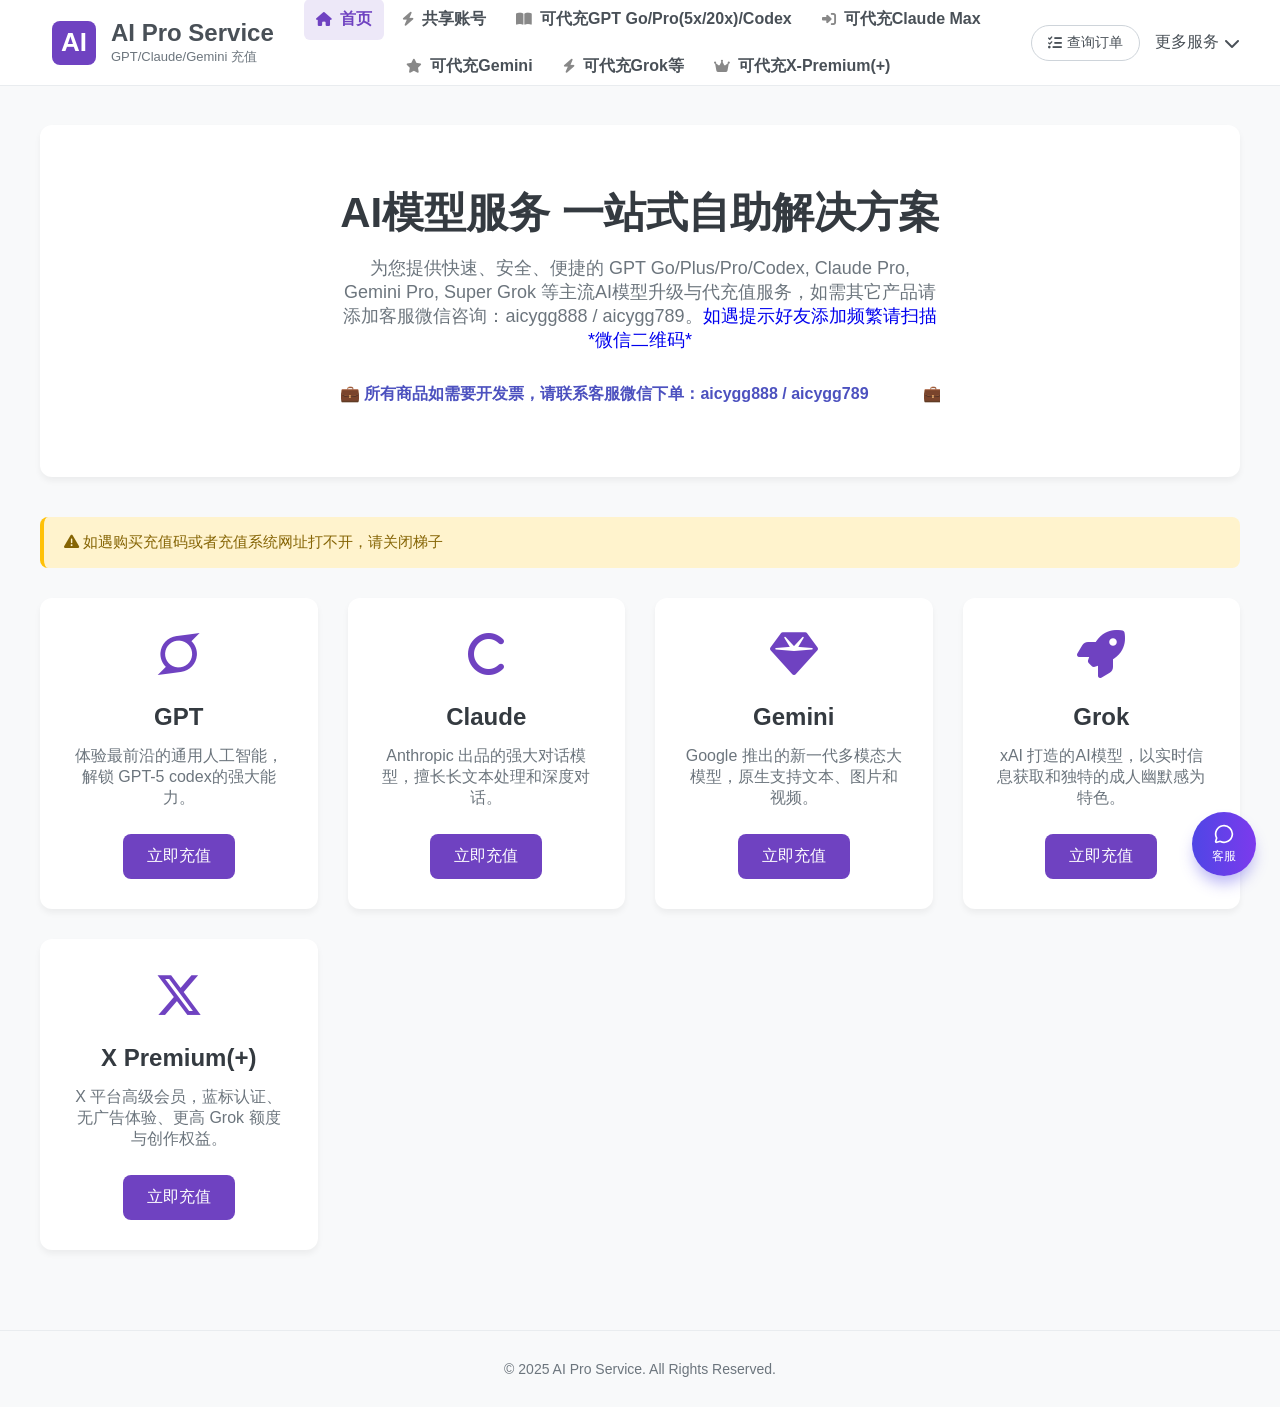
==== commit 1180e241: "feat(index):Improve the invoice request and purchase process" ====
--- a/index.html
+++ b/index.html
@@ -128,9 +128,9 @@
             <!-- 滚动发票提示 -->
             <div style="margin-top: 20px; overflow: hidden; border-radius: 8px; padding: 12px 0; max-width: 600px; margin-left: auto; margin-right: auto;">
                 <div style="display: inline-block; white-space: nowrap; animation: scrollLeft 25s linear infinite; color: #4c51bf; font-size: 16px; font-weight: 600;">
-                    <span style="margin-right: 50px;">💼 所有商品如需要开发票，请联系客服微信：aicygg888 / aicygg789</span>
-                    <span style="margin-right: 50px;">💼 所有商品如需要开发票，请联系客服微信：aicygg888 / aicygg789</span>
-                    <span style="margin-right: 50px;">💼 所有商品如需要开发票，请联系客服微信：aicygg888 / aicygg789</span>
+                    <span style="margin-right: 50px;">💼 所有商品如需要开发票，请联系客服微信下单：aicygg888 / aicygg789</span>
+                    <span style="margin-right: 50px;">💼 所有商品如需要开发票，请联系客服微信下单：aicygg888 / aicygg789</span>
+                    <span style="margin-right: 50px;">💼 所有商品如需要开发票，请联系客服微信下单：aicygg888 / aicygg789</span>
                 </div>
             </div>
 
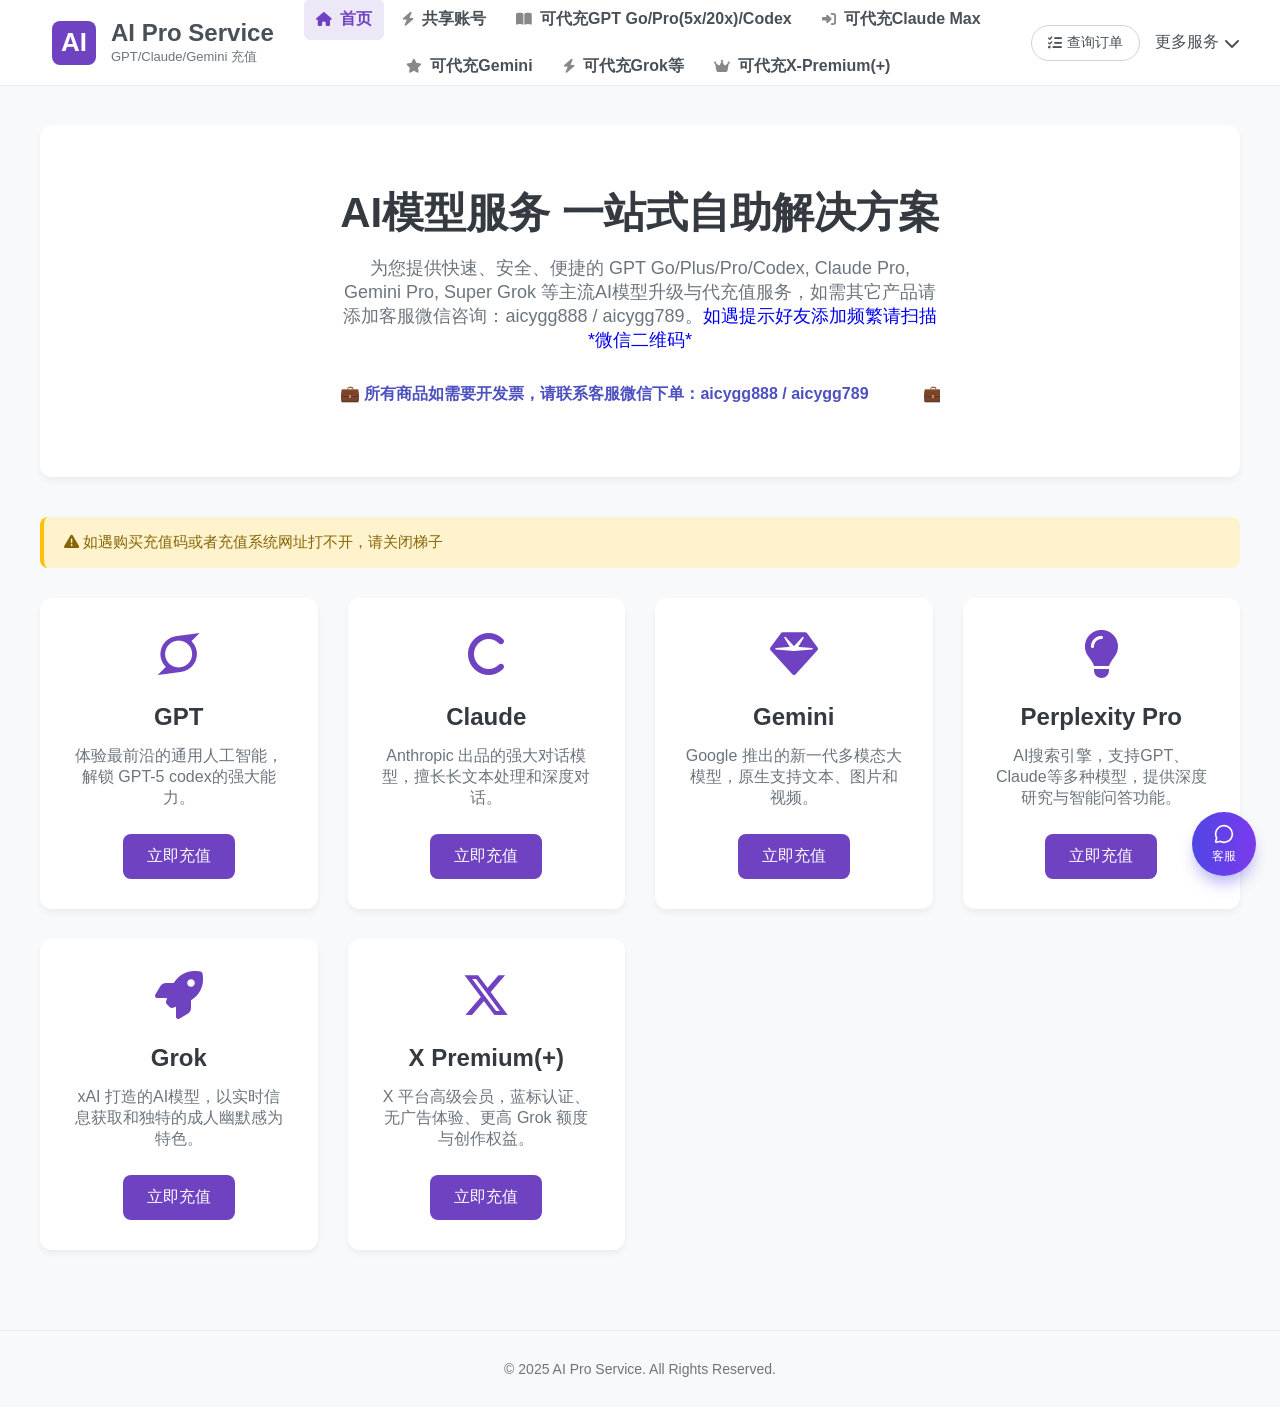
==== commit 72c1ea6e: "feat(perplexity):add perplexity" ====
--- a/index.html
+++ b/index.html
@@ -169,6 +169,12 @@
                 <h2>Gemini</h2>
                 <p>Google 推出的新一代多模态大模型，原生支持文本、图片和视频。</p>
                 <a href="purchase-gemini.html" class="btn">立即充值</a>
+            </div>
+            <div class="service-card">
+                <div class="icon"><i class="fa-solid fa-lightbulb"></i></div>
+                <h2>Perplexity Pro</h2>
+                <p>AI搜索引擎，支持GPT、Claude等多种模型，提供深度研究与智能问答功能。</p>
+                <a href="purchase-perplexity.html" class="btn">立即充值</a>
             </div>
             <div class="service-card">
                 <div class="icon"><i class="fa-solid fa-rocket"></i></div>
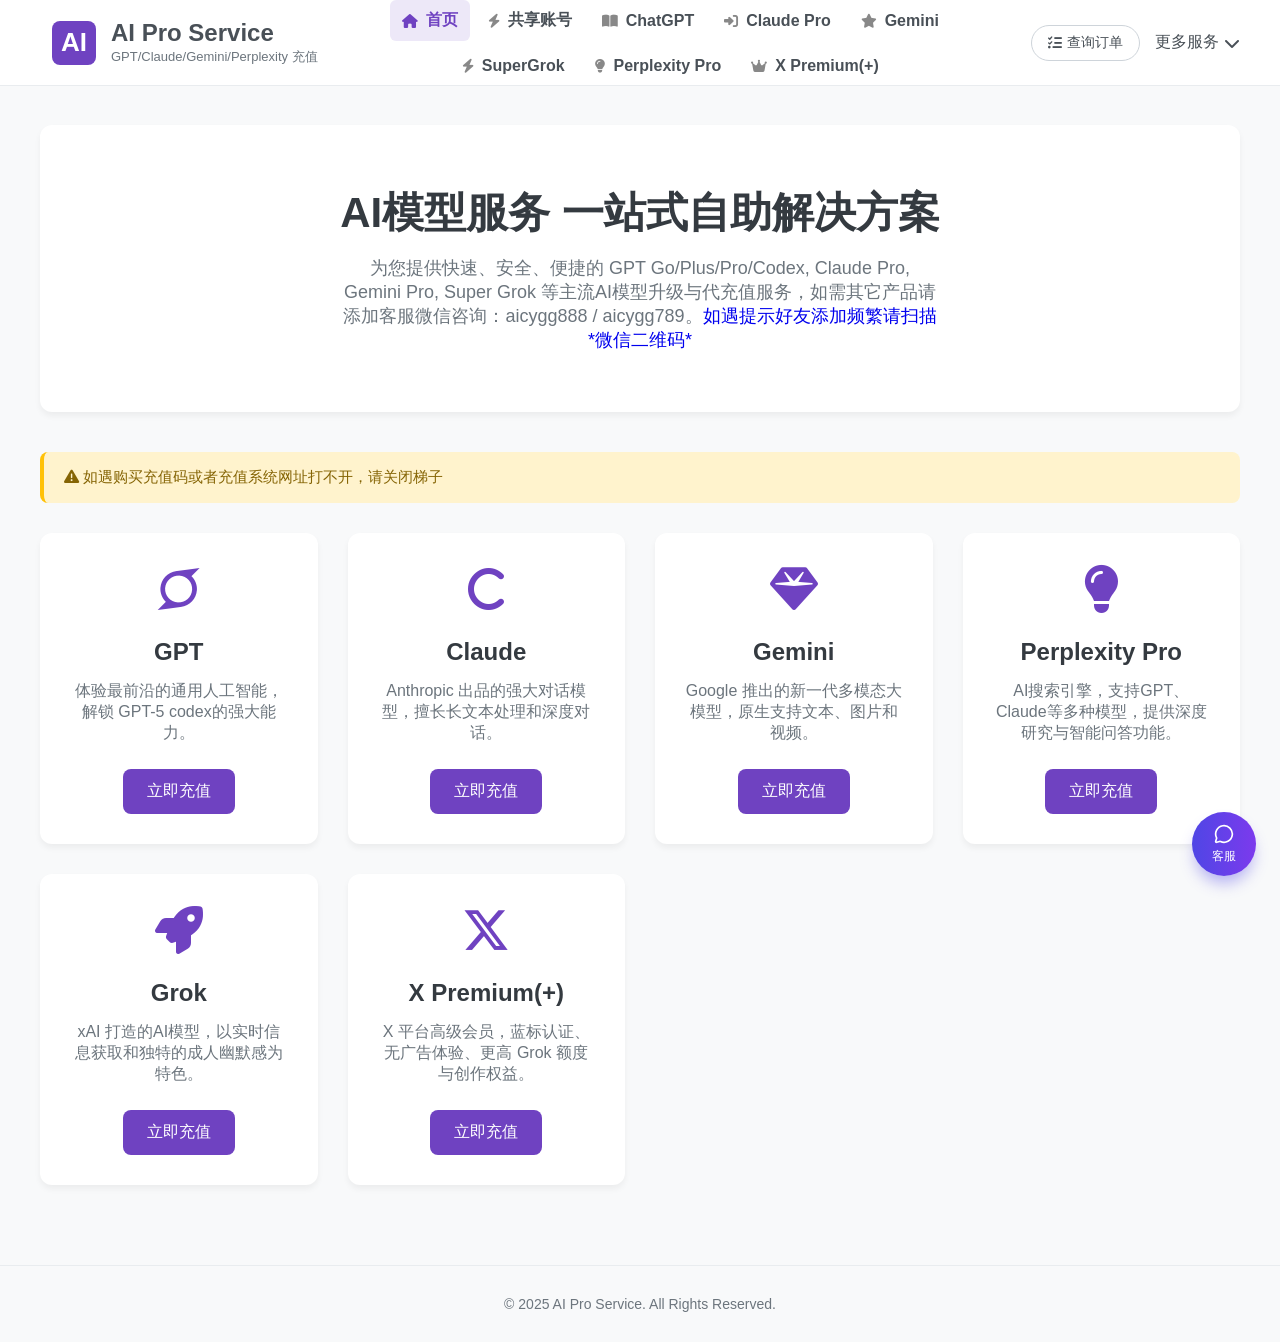
==== commit 8fa930ba: "feat(invoice):Disable invoice notifications" ====
--- a/index.html
+++ b/index.html
@@ -124,15 +124,6 @@
             <p>为您提供快速、安全、便捷的 GPT Go/Plus/Pro/Codex, Claude Pro, Gemini Pro, Super Grok 等主流AI模型升级与代充值服务，如需其它产品请添加客服微信咨询：aicygg888 / aicygg789。<a href="https://picx.zhimg.com/80/v2-46f7cfd62d1e94381388ab08b0fea3af_720w.png">如遇提示好友添加频繁请扫描</a>
                 <a href="https://picx.zhimg.com/80/v2-46f7cfd62d1e94381388ab08b0fea3af_720w.png">*微信二维码*</a>
             </p>
-
-            <!-- 滚动发票提示 -->
-            <div style="margin-top: 20px; overflow: hidden; border-radius: 8px; padding: 12px 0; max-width: 600px; margin-left: auto; margin-right: auto;">
-                <div style="display: inline-block; white-space: nowrap; animation: scrollLeft 25s linear infinite; color: #4c51bf; font-size: 16px; font-weight: 600;">
-                    <span style="margin-right: 50px;">💼 所有商品如需要开发票，请联系客服微信下单：aicygg888 / aicygg789</span>
-                    <span style="margin-right: 50px;">💼 所有商品如需要开发票，请联系客服微信下单：aicygg888 / aicygg789</span>
-                    <span style="margin-right: 50px;">💼 所有商品如需要开发票，请联系客服微信下单：aicygg888 / aicygg789</span>
-                </div>
-            </div>
 
             <style>
                 @keyframes scrollLeft {
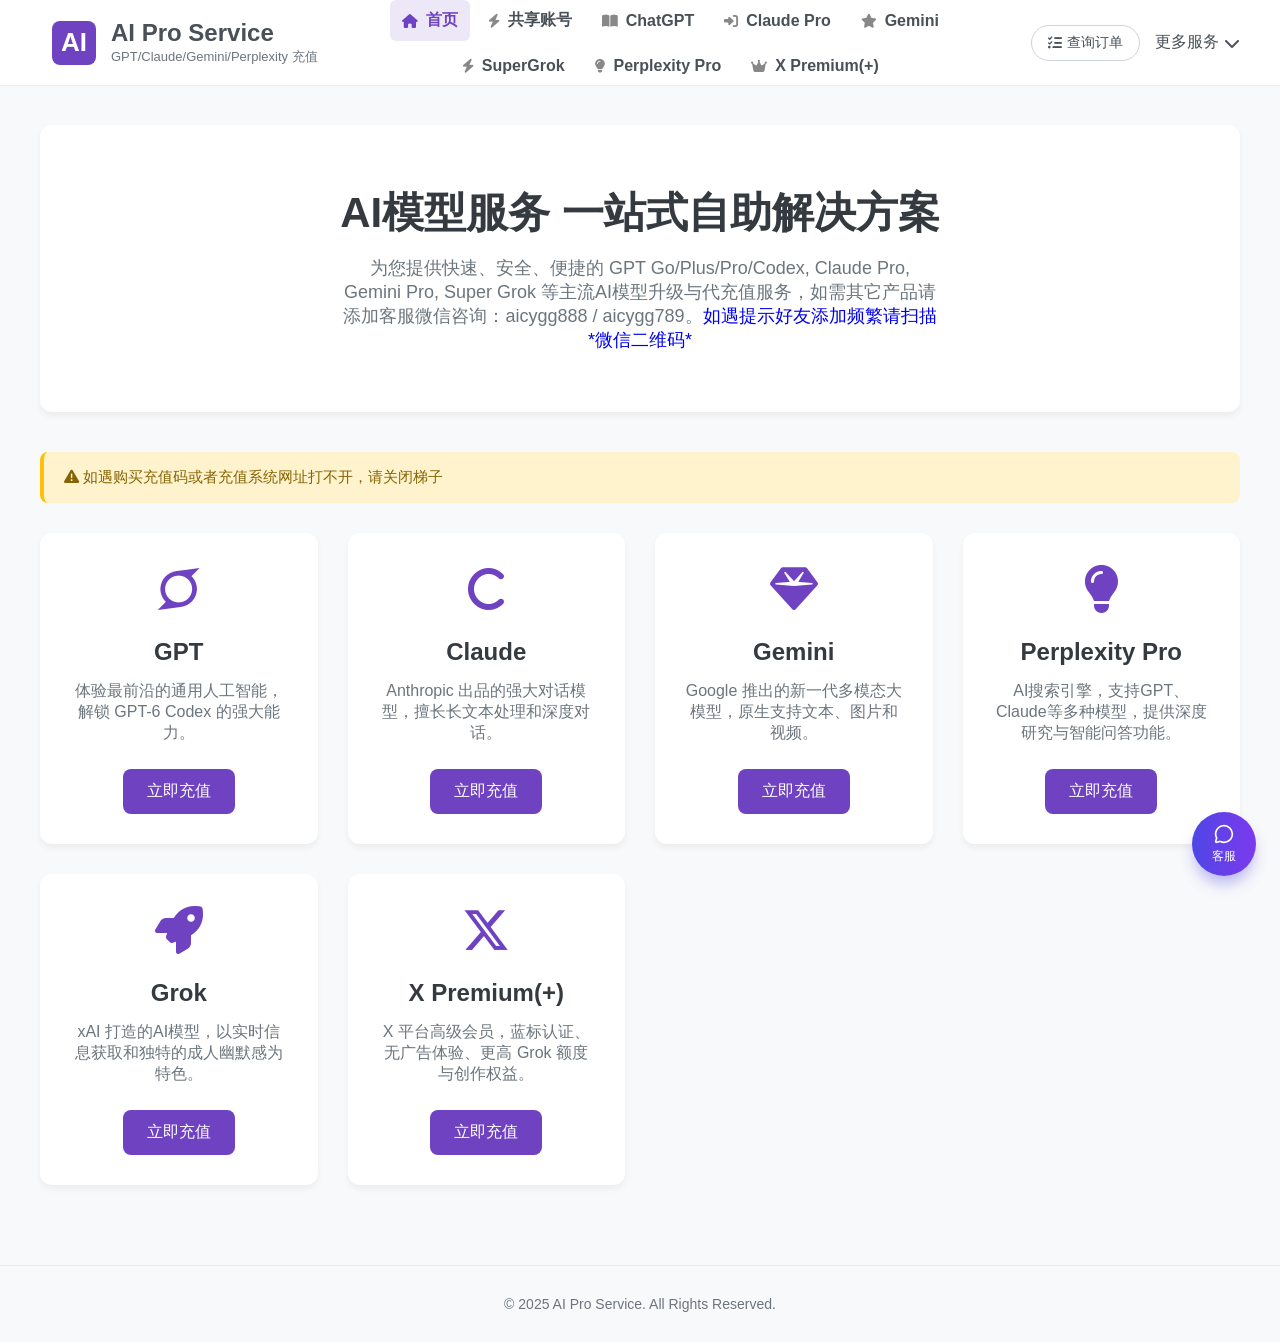
==== commit 72e65a2d: "feat(gpt): update model tiers and add pro 25x plan" ====
--- a/index.html
+++ b/index.html
@@ -146,7 +146,7 @@
             <div class="service-card">
                 <div class="icon"><i class="fa-brands fa-superpowers"></i></div>
                 <h2>GPT</h2>
-                <p>体验最前沿的通用人工智能，解锁 GPT-5 codex的强大能力。</p>
+                <p>体验最前沿的通用人工智能，解锁 GPT-6 Codex 的强大能力。</p>
                 <a href="purchase-gpt.html" class="btn">立即充值</a>
             </div>
             <div class="service-card">
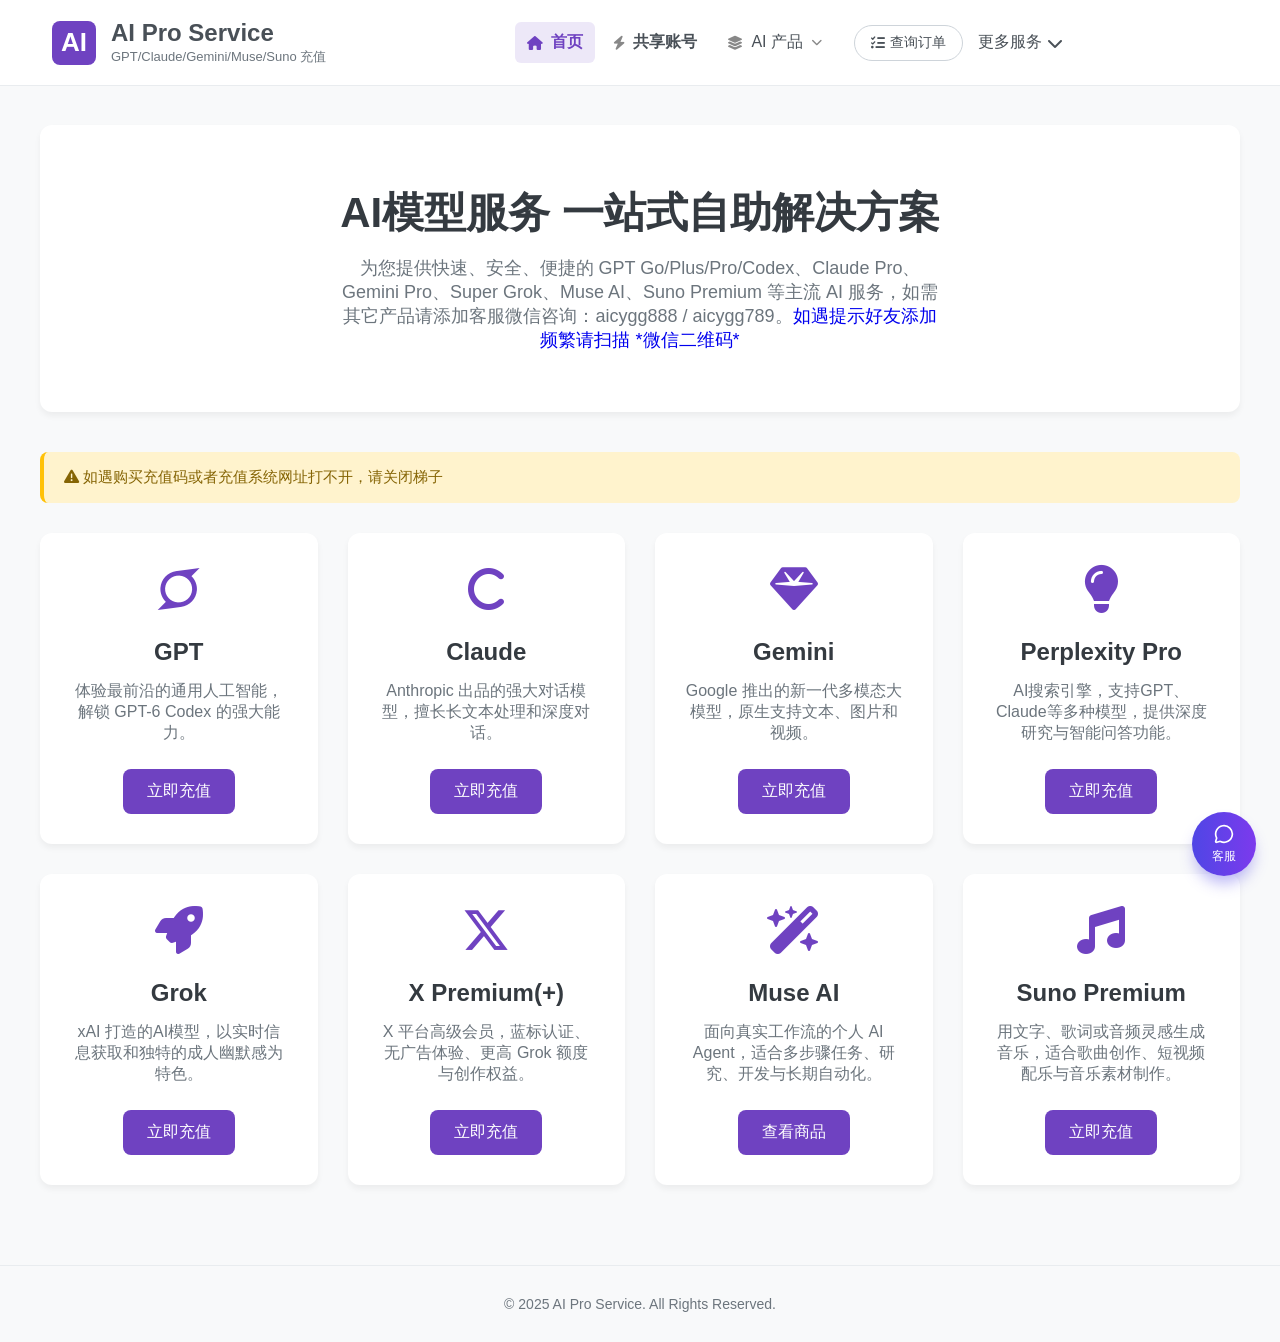
==== commit 1d63dac1: "feat(navigation): add Muse and Suno entry points" ====
--- a/index.html
+++ b/index.html
@@ -5,7 +5,7 @@
     <meta name="viewport" content="width=device-width, initial-scale=1.0">
     <title>AI服务代充值服务</title>
     <link rel="stylesheet" href="https://cdnjs.cloudflare.com/ajax/libs/font-awesome/6.5.1/css/all.min.css">
-    <link rel="stylesheet" href="main-header.css">
+    <link rel="stylesheet" href="main-header.css?v=20261101-hover">
     <style>
         /* 1. CSS 进行了大幅增强 */
         
@@ -121,7 +121,7 @@
     <main class="main-content container">
         <section class="welcome-section">
             <h1>AI模型服务 一站式自助解决方案</h1>
-            <p>为您提供快速、安全、便捷的 GPT Go/Plus/Pro/Codex, Claude Pro, Gemini Pro, Super Grok 等主流AI模型升级与代充值服务，如需其它产品请添加客服微信咨询：aicygg888 / aicygg789。<a href="https://picx.zhimg.com/80/v2-46f7cfd62d1e94381388ab08b0fea3af_720w.png">如遇提示好友添加频繁请扫描</a>
+            <p>为您提供快速、安全、便捷的 GPT Go/Plus/Pro/Codex、Claude Pro、Gemini Pro、Super Grok、Muse AI、Suno Premium 等主流 AI 服务，如需其它产品请添加客服微信咨询：aicygg888 / aicygg789。<a href="https://picx.zhimg.com/80/v2-46f7cfd62d1e94381388ab08b0fea3af_720w.png">如遇提示好友添加频繁请扫描</a>
                 <a href="https://picx.zhimg.com/80/v2-46f7cfd62d1e94381388ab08b0fea3af_720w.png">*微信二维码*</a>
             </p>
 
@@ -178,6 +178,18 @@
                 <h2>X Premium(+)</h2>
                 <p>X 平台高级会员，蓝标认证、无广告体验、更高 Grok 额度与创作权益。</p>
                 <a href="purchase-premium.html" class="btn">立即充值</a>
+            </div>
+            <div class="service-card">
+                <div class="icon"><i class="fa-solid fa-wand-magic-sparkles"></i></div>
+                <h2>Muse AI</h2>
+                <p>面向真实工作流的个人 AI Agent，适合多步骤任务、研究、开发与长期自动化。</p>
+                <a href="purchase-muse.html" class="btn">查看商品</a>
+            </div>
+            <div class="service-card">
+                <div class="icon"><i class="fa-solid fa-music"></i></div>
+                <h2>Suno Premium</h2>
+                <p>用文字、歌词或音频灵感生成音乐，适合歌曲创作、短视频配乐与音乐素材制作。</p>
+                <a href="purchase-suno.html" class="btn">立即充值</a>
             </div>
         </div>
     </main>
@@ -316,6 +328,6 @@
         }
     </style>
 
-    <script src="main-header.js"></script>
+    <script src="main-header.js?v=20261101-nav"></script>
 </body>
 </html>
--- a/main-header.css
+++ b/main-header.css
@@ -143,6 +143,58 @@
   background-color: rgba(111, 66, 193, 0.1);
 }
 
+/* AI 产品下拉菜单 */
+.nav-products-item {
+  position: relative;
+}
+
+.nav-products-trigger .fa-chevron-down {
+  font-size: 11px;
+  transition: transform 0.2s ease;
+}
+
+.main-nav .nav-products-list {
+  display: none;
+  position: absolute;
+  /* Keep the panel directly against its trigger.  A vertical gap here breaks
+     :hover while moving the pointer from “AI 产品” into the panel. */
+  top: 100%;
+  left: 50%;
+  width: 238px;
+  margin: 0;
+  padding: 8px;
+  list-style: none;
+  border: 1px solid #e9e2f2;
+  border-radius: 12px;
+  background: #fff;
+  box-shadow: 0 14px 32px rgba(47, 30, 71, 0.14);
+  transform: translateX(-50%);
+  z-index: 30;
+}
+
+.main-nav .nav-products-item:hover .nav-products-list,
+.main-nav .nav-products-item:focus-within .nav-products-list {
+  display: grid;
+  grid-template-columns: 1fr 1fr;
+  gap: 2px;
+}
+
+.nav-products-item:hover .nav-products-trigger .fa-chevron-down,
+.nav-products-item:focus-within .nav-products-trigger .fa-chevron-down {
+  transform: rotate(180deg);
+}
+
+.main-nav .nav-products-list li a {
+  gap: 7px;
+  padding: 9px 8px;
+  border-radius: 8px;
+  font-size: 13px;
+}
+
+.main-nav .nav-products-list li a:hover {
+  background: #f6f1fb;
+}
+
 /* “更多”下拉 */
 .nav-more-item {
   position: relative;
@@ -300,6 +352,28 @@
   gap: 15px;
 }
 
+.mobile-nav-menu .main-nav .nav-products-list {
+  display: grid;
+  position: static;
+  width: 100%;
+  margin: 0;
+  padding: 0 16px 8px;
+  border: 0;
+  border-radius: 0;
+  box-shadow: none;
+  transform: none;
+  grid-template-columns: repeat(2, minmax(0, 1fr));
+}
+
+.mobile-nav-menu .nav-products-trigger {
+  padding-bottom: 10px;
+}
+
+.mobile-nav-menu .nav-products-list li a {
+  padding: 11px 6px;
+  font-size: 15px;
+}
+
 @media (max-width: 1024px) {
   .desktop-nav {
     display: none;
